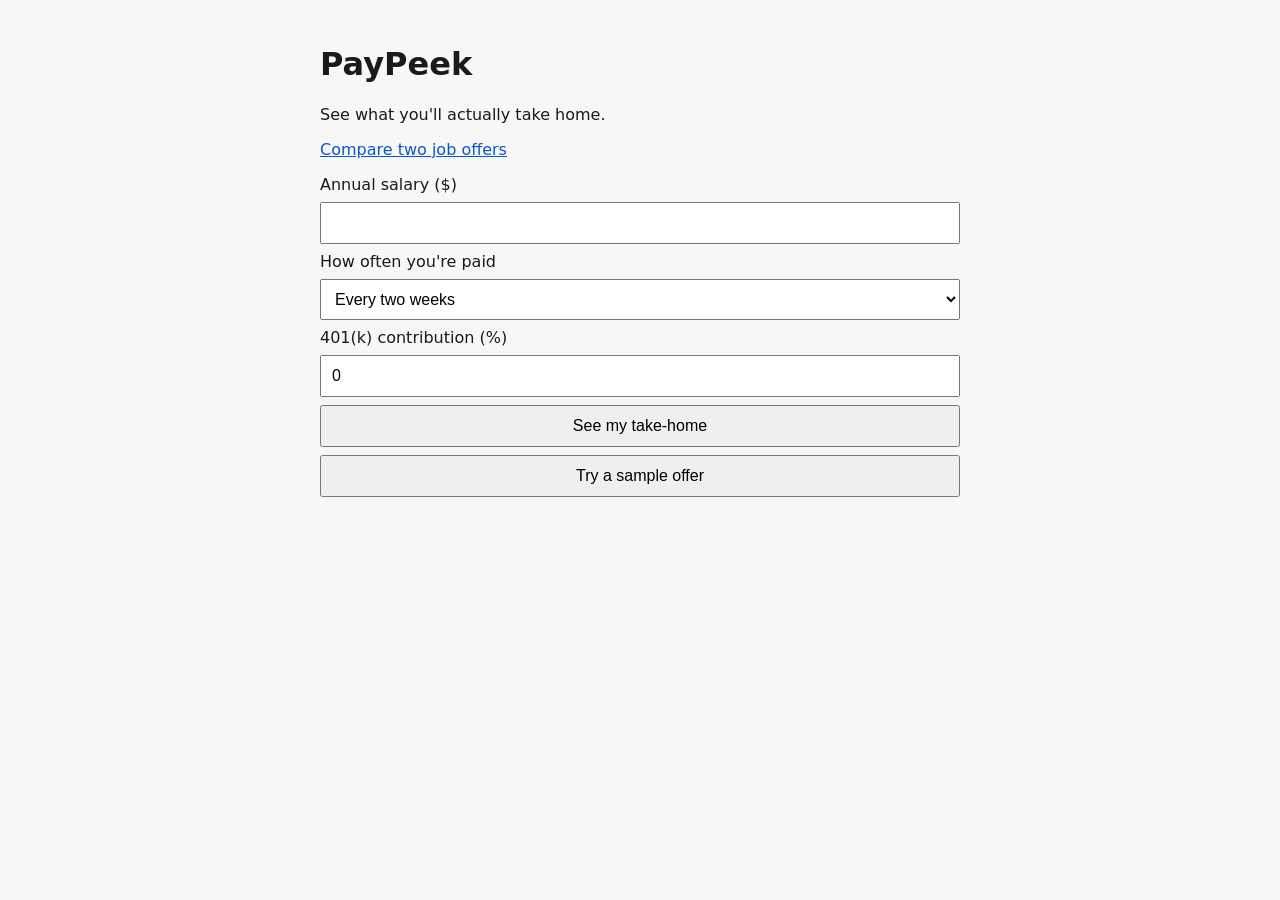
==== frontend/index.html @ b54831f1 "Add compare view for two job offers - New compare.html/compare.js: Offer A and B forms side by side," ====
<!doctype html>
<html lang="en">

<head>
    <meta charset="utf-8">
    <meta name="viewport" content="width=device-width, initial-scale=1">
    <title>PayPeek</title>
    <link rel="stylesheet" href="style.css">
</head>

<body>
    <main>
        <h1>PayPeek</h1>
        <p class="tagline">See what you'll actually take home.</p>
        <p><a href="compare.html">Compare two job offers</a></p>

        <form id="offer-form">
            <label for="salary">Annual salary ($)</label>
            <input id="salary" type="number" min="0" step="1" inputmode="numeric" required>

            <label for="frequency">How often you're paid</label>
            <select id="frequency">
                <option value="biweekly">Every two weeks</option>
            </select>

            <label for="k401">401(k) contribution (%)</label>
            <input id="k401" type="number" min="0" max="100" step="1" value="0">

            <button type="submit">See my take-home</button>
            <button type="button" id="sample">Try a sample offer</button>
        </form>

        <p id="error" role="alert"></p>

        <section id="results" aria-live="polite" hidden>
            <h2>Your paycheck</h2>
            <p class="net">Take-home per paycheck: <strong id="net"></strong></p>
            <table>
                <thead>
                    <tr>
                        <th>Item</th>
                        <th>Per paycheck</th>
                        <th>Per year</th>
                    </tr>
                </thead>
                <tbody id="rows"></tbody>
            </table>
            <ul id="notes" class="notes" aria-label="Notes" hidden></ul>
            <p class="note">Estimate only, not tax advice. Based on 2026 federal and New Jersey rules.</p>
        </section>
    </main>
    <script src="common.js"></script>
    <script src="app.js"></script>
</body>

</html>
---- frontend/style.css ----
body {
    font-family: system-ui, sans-serif;
    background: #f7f7f5;
    color: #1a1a1a;
    margin: 0;
}

main {
    max-width: 640px;
    margin: 0 auto;
    padding: 24px 16px;
}

form {
    display: grid;
    gap: 8px;
    margin: 16px 0;
}

input,
select,
button {
    font-size: 1rem;
    padding: 10px;
}

button {
    cursor: pointer;
}

#error {
    color: #b00020;
}

table {
    width: 100%;
    border-collapse: collapse;
}

th,
td {
    text-align: left;
    padding: 8px;
    border-bottom: 1px solid #ddd;
}

.net {
    font-size: 1.4rem;
}

.note {
    font-size: 0.85rem;
    color: #555;
}
/* ---- Shared accessibility helpers ---- */
a {
    color: #0b57d0;
}

:focus-visible {
    outline: 3px solid #0b57d0;
    outline-offset: 2px;
}

.visually-hidden {
    position: absolute;
    width: 1px;
    height: 1px;
    margin: -1px;
    padding: 0;
    overflow: hidden;
    clip: rect(0 0 0 0);
    white-space: nowrap;
    border: 0;
}

/* ---- Compare page ---- */
main.wide {
    max-width: 960px;
}

.offers {
    display: grid;
    grid-template-columns: 1fr 1fr;
    gap: 16px;
}

fieldset {
    display: grid;
    gap: 8px;
    min-width: 0;
    margin: 0;
    padding: 12px 16px 16px;
    border: 1px solid #8a8a8a;
    border-radius: 6px;
    background: #fff;
}

legend {
    font-weight: 700;
    font-size: 1.1rem;
    padding: 0 4px;
}

.actions {
    display: flex;
    flex-wrap: wrap;
    gap: 8px;
}

button:disabled {
    cursor: wait;
}

.summary {
    margin: 16px 0;
    padding: 12px 16px;
    font-size: 1.15rem;
    line-height: 1.5;
    background: #e7f4ea;
    border-left: 6px solid #1e7d3a;
    color: #1a1a1a;
}

.summary:empty {
    display: none;
}

.offer-result {
    min-width: 0;
    padding: 12px 16px;
    border: 1px solid #ddd;
    border-radius: 6px;
    background: #fff;
}

.offer-result h3 {
    margin-top: 0;
}

.notes {
    font-size: 0.9rem;
    color: #444;
    padding-left: 20px;
}

@media (max-width: 720px) {
    .offers {
        grid-template-columns: 1fr;
    }
}
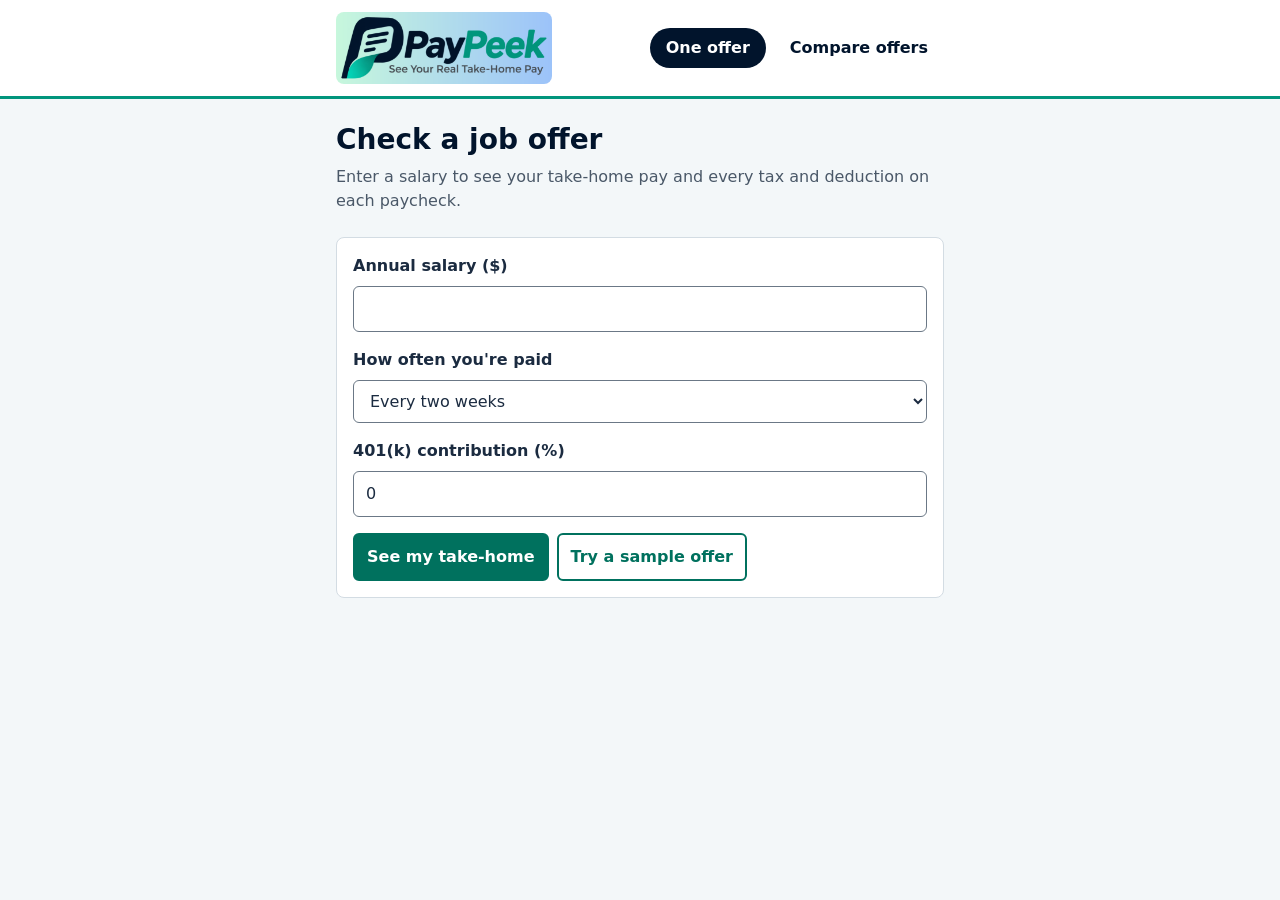
==== commit 1e7f55a3: "Frontend design pass: logo header, favicon, navy/teal palette - Add assets/logo.png (original), logo" ====
--- a/frontend/index.html
+++ b/frontend/index.html
@@ -4,19 +4,30 @@
 <head>
     <meta charset="utf-8">
     <meta name="viewport" content="width=device-width, initial-scale=1">
-    <title>PayPeek</title>
+    <title>PayPeek: See your real take-home pay</title>
+    <link rel="icon" href="assets/icon.png" type="image/png">
+    <meta name="description" content="PayPeek: See your real take-home pay for a job offer.">
     <link rel="stylesheet" href="style.css">
 </head>
 
 <body>
+    <header class="site-header">
+        <div class="site-header-inner">
+            <a class="brand" href="index.html"><img src="assets/logo-header.png" alt="PayPeek: See your real take-home pay" width="216" height="72"></a>
+            <p class="site-tagline" aria-hidden="true">See your real take-home pay</p>
+            <nav class="site-nav" aria-label="Main">
+                <a href="index.html" aria-current="page">One offer</a>
+                <a href="compare.html">Compare offers</a>
+            </nav>
+        </div>
+    </header>
     <main>
-        <h1>PayPeek</h1>
-        <p class="tagline">See what you'll actually take home.</p>
-        <p><a href="compare.html">Compare two job offers</a></p>
+        <h1>Check a job offer</h1>
+        <p class="lede">Enter a salary to see your take-home pay and every tax and deduction on each paycheck.</p>
 
         <form id="offer-form">
             <label for="salary">Annual salary ($)</label>
-            <input id="salary" type="number" min="0" step="1" inputmode="numeric" required>
+            <input id="salary" type="number" min="1" step="1" inputmode="numeric" required>
 
             <label for="frequency">How often you're paid</label>
             <select id="frequency">
@@ -26,15 +37,47 @@
             <label for="k401">401(k) contribution (%)</label>
             <input id="k401" type="number" min="0" max="100" step="1" value="0">
 
-            <button type="submit">See my take-home</button>
-            <button type="button" id="sample">Try a sample offer</button>
+            <div class="actions">
+                <button type="submit">See my take-home</button>
+                <button type="button" id="sample">Try a sample offer</button>
+            </div>
         </form>
 
         <p id="error" role="alert"></p>
 
-        <section id="results" aria-live="polite" hidden>
-            <h2>Your paycheck</h2>
+        <!-- Short spoken updates; the results section itself isn't live so tables aren't re-read. -->
+        <p id="status" class="visually-hidden" role="status"></p>
+
+        <section id="results" aria-labelledby="results-heading" hidden>
+            <h2 id="results-heading">Your paycheck</h2>
             <p class="net">Take-home per paycheck: <strong id="net"></strong></p>
+
+            <section id="whatif" class="whatif" aria-labelledby="whatif-heading" hidden>
+                <h3 id="whatif-heading">What if?</h3>
+                <p class="note">Move a slider to see how your paycheck would change. Use the arrow keys to move one step at a time.</p>
+
+                <div class="slider">
+                    <div class="slider-label">
+                        <label for="whatif-k401">401(k) contribution</label>
+                        <output id="whatif-k401-out" for="whatif-k401"></output>
+                    </div>
+                    <input id="whatif-k401" type="range" min="0" max="15" step="1">
+                    <div class="slider-range" aria-hidden="true"><span>0%</span><span id="whatif-k401-max">15%</span></div>
+                </div>
+
+                <div class="slider">
+                    <div class="slider-label">
+                        <label for="whatif-salary">Annual salary</label>
+                        <output id="whatif-salary-out" for="whatif-salary"></output>
+                    </div>
+                    <input id="whatif-salary" type="range" step="1000">
+                    <div class="slider-range" aria-hidden="true"><span id="whatif-salary-min"></span><span id="whatif-salary-max"></span></div>
+                </div>
+
+                <button type="button" id="whatif-reset">Reset</button>
+                <p id="whatif-summary" class="summary" role="status"></p>
+            </section>
+
             <table>
                 <thead>
                     <tr>
@@ -46,6 +89,15 @@
                 <tbody id="rows"></tbody>
             </table>
             <ul id="notes" class="notes" aria-label="Notes" hidden></ul>
+
+            <div class="explain">
+                <button type="button" id="explain-btn" aria-controls="explain-box">Explain my paycheck</button>
+                <p id="explain-status" class="explain-status" role="status"></p>
+                <div id="explain-box" class="explain-box" hidden>
+                    <p id="explain-source" class="explain-source"></p>
+                    <p id="explain-text" class="explain-text"></p>
+                </div>
+            </div>
             <p class="note">Estimate only, not tax advice. Based on 2026 federal and New Jersey rules.</p>
         </section>
     </main>
--- a/frontend/style.css
+++ b/frontend/style.css
@@ -1,64 +1,96 @@
+/* PayPeek styles. Every text/background pair below meets WCAG AA (most meet AAA). */
+
+/* ---- Palette and spacing ---- */
+/* Colors come from the logo (assets/logo.png): navy #01142c, teal #01957c, leaf #05cdb2.
+   The logo teal is only 3.8:1 on white, so text and button fills use a darker teal. */
+:root {
+    --bg: #f3f7f9;
+    --surface: #ffffff;
+    --navy: #01142c;            /* headings; 17.1:1 on --bg */
+    --text: #1b2b40;            /* body text; 13.3:1 on --bg */
+    --muted: #4a5868;           /* 6.8:1 on --bg, 6.2:1 on --chip */
+    --brand: #00715e;           /* teal for text/buttons; 5.5:1 on --bg, white on it 6.0:1 */
+    --brand-strong: #005a4b;    /* hover; white on it 8.2:1 */
+    --brand-soft: #e1f5f0;      /* --brand on it 5.3:1 */
+    --accent: #01957c;          /* logo teal: borders and accents only, never text */
+    --on-navy-accent: #7fe6cf;  /* 12.4:1 on --navy */
+    --chip: #e8eef2;
+    --line: #d3dce3;
+    --input-line: #6b7886;      /* 4.5:1 on white, for form control borders */
+    --focus: #1d5fd1;           /* 5.4:1 on --bg */
+    --error: #b00020;           /* 6.8:1 on --bg */
+
+    --space-1: 4px;
+    --space-2: 8px;
+    --space-3: 12px;
+    --space-4: 16px;
+    --space-5: 24px;
+    --space-6: 32px;
+    --radius: 8px;
+    --page: 640px;
+}
+
+body.wide {
+    --page: 960px;
+}
+
+/* ---- Base ---- */
+* {
+    box-sizing: border-box;
+}
+
 body {
-    font-family: system-ui, sans-serif;
-    background: #f7f7f5;
-    color: #1a1a1a;
     margin: 0;
+    font-family: system-ui, -apple-system, "Segoe UI", Roboto, sans-serif;
+    line-height: 1.5;
+    background: var(--bg);
+    color: var(--text);
 }
 
 main {
-    max-width: 640px;
+    max-width: var(--page);
     margin: 0 auto;
-    padding: 24px 16px;
-}
-
-form {
-    display: grid;
-    gap: 8px;
-    margin: 16px 0;
-}
-
-input,
-select,
-button {
-    font-size: 1rem;
-    padding: 10px;
-}
-
-button {
-    cursor: pointer;
-}
-
-#error {
-    color: #b00020;
-}
-
-table {
-    width: 100%;
-    border-collapse: collapse;
-}
-
-th,
-td {
-    text-align: left;
-    padding: 8px;
-    border-bottom: 1px solid #ddd;
-}
-
-.net {
-    font-size: 1.4rem;
-}
-
-.note {
-    font-size: 0.85rem;
-    color: #555;
-}
-/* ---- Shared accessibility helpers ---- */
+    padding: var(--space-5) var(--space-4) var(--space-6);
+}
+
+h1,
+h2,
+h3,
+legend {
+    color: var(--navy);
+}
+
+h1 {
+    margin: 0 0 var(--space-2);
+    font-size: 1.75rem;
+    line-height: 1.2;
+}
+
+h2 {
+    margin: var(--space-6) 0 var(--space-3);
+    font-size: 1.35rem;
+}
+
+h3 {
+    font-size: 1.1rem;
+}
+
+.lede {
+    margin: 0 0 var(--space-5);
+    color: var(--muted);
+}
+
 a {
-    color: #0b57d0;
+    color: var(--brand);
+    text-underline-offset: 3px;
+}
+
+a:hover {
+    color: var(--brand-strong);
 }
 
 :focus-visible {
-    outline: 3px solid #0b57d0;
+    outline: 3px solid var(--focus);
     outline-offset: 2px;
 }
 
@@ -74,78 +106,425 @@
     border: 0;
 }
 
+/* ---- Header ---- */
+/* White bar with the logo (which carries the tagline) and nav; wraps to two rows on phones. */
+.site-header {
+    background: var(--surface);
+    border-bottom: 3px solid var(--accent);
+}
+
+.site-header-inner {
+    display: flex;
+    flex-wrap: wrap;
+    align-items: center;
+    justify-content: space-between;
+    gap: var(--space-3) var(--space-4);
+    max-width: var(--page);
+    margin: 0 auto;
+    padding: var(--space-3) var(--space-4);
+}
+
+.brand {
+    display: block;
+    line-height: 0;
+    border-radius: var(--radius);
+}
+
+.brand img {
+    display: block;
+    width: auto;
+    height: 72px;
+    border-radius: var(--radius);
+}
+
+/* The logo already shows the tagline; it's only repeated as text on small screens,
+   where the logo's own tagline is too small to read. Hidden from screen readers
+   because the logo's alt text already says it. */
+.site-tagline {
+    display: none;
+    margin: 0;
+    color: var(--muted);
+    font-weight: 600;
+}
+
+.site-nav {
+    display: flex;
+    gap: var(--space-2);
+}
+
+.site-nav a {
+    padding: var(--space-2) var(--space-4);
+    border-radius: 999px;
+    color: var(--navy);
+    font-weight: 600;
+    text-decoration: none;
+}
+
+.site-nav a:hover {
+    color: var(--navy);
+    background: var(--chip);
+    text-decoration: underline;
+}
+
+.site-nav a[aria-current="page"] {
+    background: var(--navy);
+    color: #fff;
+}
+
+/* ---- Forms ---- */
+form {
+    display: grid;
+    gap: var(--space-2);
+    margin: 0 0 var(--space-4);
+}
+
+#offer-form,
+fieldset {
+    padding: var(--space-4);
+    border: 1px solid var(--line);
+    border-radius: var(--radius);
+    background: var(--surface);
+}
+
+label {
+    font-weight: 600;
+}
+
+input,
+select,
+button {
+    font: inherit;
+    font-size: 1rem;
+    padding: 10px 12px;
+    border-radius: 6px;
+}
+
+input,
+select {
+    width: 100%;
+    border: 1px solid var(--input-line);
+    background: var(--surface);
+    color: var(--text);
+}
+
+#offer-form label:not(:first-child) {
+    margin-top: var(--space-2);
+}
+
+.actions {
+    display: flex;
+    flex-wrap: wrap;
+    gap: var(--space-2);
+    margin-top: var(--space-2);
+}
+
+/* Secondary buttons by default; the form's submit button is the primary one. */
+button {
+    cursor: pointer;
+    border: 2px solid var(--brand);
+    background: var(--surface);
+    color: var(--brand);
+    font-weight: 600;
+}
+
+button:hover {
+    background: var(--brand-soft);
+}
+
+button[type="submit"] {
+    background: var(--brand);
+    color: #fff;
+}
+
+button[type="submit"]:hover {
+    background: var(--brand-strong);
+    border-color: var(--brand-strong);
+}
+
+button:disabled {
+    cursor: wait;
+    opacity: 0.65;
+}
+
+#error {
+    color: var(--error);
+    font-weight: 600;
+}
+
+#error:empty {
+    display: none;
+}
+
+/* ---- Results ---- */
+/* Take-home: navy panel, label above a large white number (18.5:1). */
+.net {
+    margin: 0 0 var(--space-5);
+    padding: var(--space-4) var(--space-5);
+    border-left: 6px solid var(--on-navy-accent);
+    border-radius: var(--radius);
+    background: var(--navy);
+    color: var(--on-navy-accent);
+    font-weight: 600;
+}
+
+.net strong {
+    display: block;
+    margin-top: var(--space-1);
+    color: #fff;
+    font-size: 2.5rem;
+    font-weight: 800;
+    line-height: 1.15;
+    letter-spacing: -0.01em;
+    font-variant-numeric: tabular-nums;
+}
+
+table {
+    width: 100%;
+    border-collapse: separate;
+    border-spacing: 0;
+    border: 1px solid var(--line);
+    border-radius: var(--radius);
+    background: var(--surface);
+    overflow: hidden;
+    font-variant-numeric: tabular-nums;
+}
+
+th,
+td {
+    padding: var(--space-2) var(--space-3);
+    text-align: left;
+    border-bottom: 1px solid var(--line);
+}
+
+th {
+    background: var(--chip);
+    font-size: 0.9rem;
+}
+
+tbody tr:last-child td {
+    border-bottom: 0;
+}
+
+/* Money columns line up on the right; amounts never break across lines. */
+th:not(:first-child),
+td:not(:first-child) {
+    text-align: right;
+}
+
+td:not(:first-child) {
+    white-space: nowrap;
+}
+
+.note {
+    font-size: 0.875rem;
+    color: var(--muted);
+}
+
+.notes {
+    margin: var(--space-3) 0;
+    padding-left: var(--space-5);
+    font-size: 0.9rem;
+    color: var(--muted);
+}
+
+/* Plain-language highlight (compare summary, what-if sentence). */
+.summary {
+    margin: var(--space-4) 0;
+    padding: var(--space-3) var(--space-4);
+    border-left: 6px solid var(--brand);
+    border-radius: var(--radius);
+    background: var(--brand-soft);
+    color: var(--text);
+    font-size: 1.1rem;
+    line-height: 1.5;
+}
+
+.summary:empty {
+    display: none;
+}
+
 /* ---- Compare page ---- */
-main.wide {
-    max-width: 960px;
-}
-
 .offers {
     display: grid;
     grid-template-columns: 1fr 1fr;
-    gap: 16px;
+    gap: var(--space-4);
 }
 
 fieldset {
     display: grid;
-    gap: 8px;
+    gap: var(--space-2);
     min-width: 0;
     margin: 0;
-    padding: 12px 16px 16px;
-    border: 1px solid #8a8a8a;
-    border-radius: 6px;
-    background: #fff;
 }
 
 legend {
-    font-weight: 700;
+    padding: 0 var(--space-1);
     font-size: 1.1rem;
-    padding: 0 4px;
-}
-
-.actions {
+    font-weight: 800;
+    color: var(--brand);
+}
+
+.offer-result {
+    min-width: 0;
+    padding: var(--space-4);
+    border: 1px solid var(--line);
+    border-radius: var(--radius);
+    background: var(--surface);
+}
+
+.offer-result h3 {
+    margin: 0 0 var(--space-3);
+}
+
+.offer-result .net {
+    padding: var(--space-3) var(--space-4);
+}
+
+.offer-result .net strong {
+    font-size: 2rem;
+}
+
+/* ---- What-if sliders (index.html) ---- */
+.whatif {
+    margin: var(--space-4) 0 var(--space-5);
+    padding: var(--space-4);
+    border: 1px solid var(--line);
+    border-radius: var(--radius);
+    background: var(--surface);
+}
+
+.whatif h3 {
+    margin: 0 0 var(--space-1);
+}
+
+.whatif .note {
+    margin-top: 0;
+}
+
+.slider {
+    margin: var(--space-4) 0;
+}
+
+.slider-label {
     display: flex;
     flex-wrap: wrap;
-    gap: 8px;
-}
-
-button:disabled {
-    cursor: wait;
-}
-
-.summary {
-    margin: 16px 0;
-    padding: 12px 16px;
-    font-size: 1.15rem;
-    line-height: 1.5;
-    background: #e7f4ea;
-    border-left: 6px solid #1e7d3a;
-    color: #1a1a1a;
-}
-
-.summary:empty {
+    justify-content: space-between;
+    gap: var(--space-1) var(--space-3);
+}
+
+.slider-label output {
+    font-weight: 800;
+    color: var(--brand);
+    font-variant-numeric: tabular-nums;
+}
+
+input[type="range"] {
+    height: 32px;
+    margin: var(--space-1) 0 0;
+    padding: 0;
+    border: 0;
+    background: transparent;
+    accent-color: var(--brand);
+}
+
+.slider-range {
+    display: flex;
+    justify-content: space-between;
+    font-size: 0.85rem;
+    color: var(--muted);
+}
+
+/* ---- Explain my paycheck (index.html) ---- */
+.explain {
+    margin: var(--space-5) 0 var(--space-4);
+}
+
+.explain-status {
+    color: var(--muted);
+}
+
+.explain-status:empty {
     display: none;
 }
 
-.offer-result {
-    min-width: 0;
-    padding: 12px 16px;
-    border: 1px solid #ddd;
-    border-radius: 6px;
-    background: #fff;
-}
-
-.offer-result h3 {
-    margin-top: 0;
-}
-
-.notes {
-    font-size: 0.9rem;
-    color: #444;
-    padding-left: 20px;
-}
-
-@media (max-width: 720px) {
+.explain-box {
+    margin-top: var(--space-3);
+    padding: var(--space-4);
+    border: 1px solid var(--line);
+    border-radius: var(--radius);
+    background: var(--surface);
+}
+
+.explain-source {
+    display: inline-block;
+    margin: 0 0 var(--space-2);
+    padding: 2px var(--space-2);
+    border-radius: 4px;
+    background: var(--chip);
+    color: var(--text);
+    font-size: 0.85rem;
+    font-weight: 700;
+}
+
+.explain-text {
+    margin: 0;
+    line-height: 1.6;
+    white-space: pre-line;
+}
+
+/* ---- Narrow screens ---- */
+/* Two money tables side by side need room; stack them below this width. */
+@media (max-width: 860px) {
     .offers {
         grid-template-columns: 1fr;
     }
 }
+
+@media (max-width: 480px) {
+    .brand img {
+        height: 60px;
+    }
+
+    .site-tagline {
+        display: block;
+        flex-basis: 100%;
+        margin-top: calc(-1 * var(--space-2));
+    }
+
+    .site-nav a {
+        padding: var(--space-2) var(--space-3);
+    }
+
+    .net strong {
+        font-size: 2.1rem;
+    }
+
+    th,
+    td {
+        padding: var(--space-2);
+    }
+}
+
+/* Very small phones (e.g. 320px): tighten tables so amounts still fit. */
+@media (max-width: 380px) {
+    main {
+        padding-left: var(--space-3);
+        padding-right: var(--space-3);
+    }
+
+    .offer-result,
+    .whatif,
+    #offer-form,
+    fieldset {
+        padding: var(--space-3);
+    }
+
+    table {
+        font-size: 0.875rem;
+    }
+
+    th,
+    td {
+        padding: var(--space-2) 6px;
+    }
+}
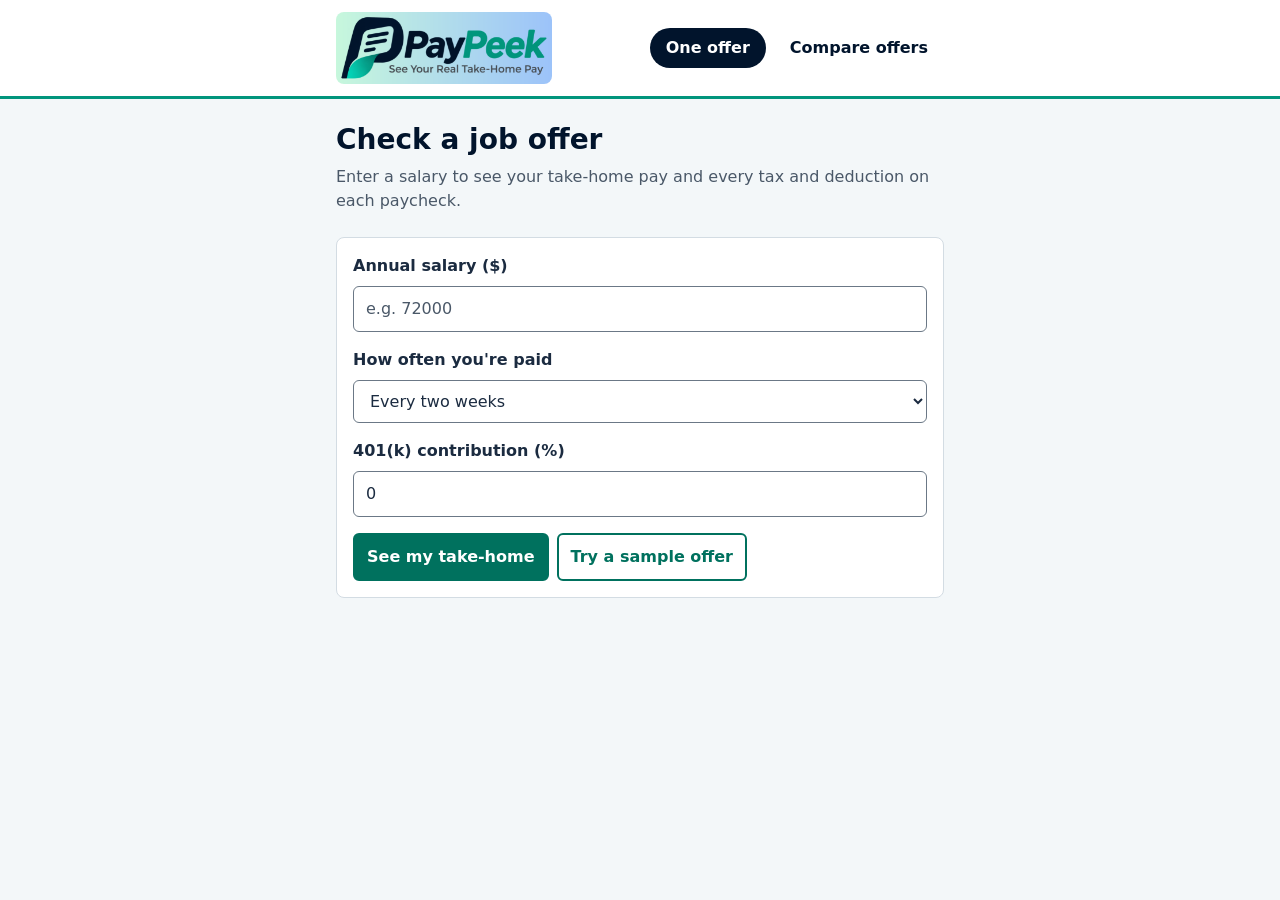
==== commit a65cf6a6: "Usability fixes: clearer what-if, number boxes, remembered inputs From a usability test where the Wh" ====
--- a/frontend/index.html
+++ b/frontend/index.html
@@ -27,7 +27,7 @@
 
         <form id="offer-form">
             <label for="salary">Annual salary ($)</label>
-            <input id="salary" type="number" min="1" step="1" inputmode="numeric" required>
+            <input id="salary" type="number" min="1" step="1" inputmode="numeric" placeholder="e.g. 72000" required>
 
             <label for="frequency">How often you're paid</label>
             <select id="frequency">
@@ -35,7 +35,7 @@
             </select>
 
             <label for="k401">401(k) contribution (%)</label>
-            <input id="k401" type="number" min="0" max="100" step="1" value="0">
+            <input id="k401" type="number" min="0" max="100" step="1" value="0" placeholder="e.g. 5">
 
             <div class="actions">
                 <button type="submit">See my take-home</button>
@@ -53,24 +53,25 @@
             <p class="net">Take-home per paycheck: <strong id="net"></strong></p>
 
             <section id="whatif" class="whatif" aria-labelledby="whatif-heading" hidden>
-                <h3 id="whatif-heading">What if?</h3>
-                <p class="note">Move a slider to see how your paycheck would change. Use the arrow keys to move one step at a time.</p>
+                <h3 id="whatif-heading">Try a change</h3>
+                <p class="note">Drag a slider or type a number to see how your paycheck would change, without retyping your offer.</p>
 
+                <!-- Each slider and its number box share one visible label and stay in sync. -->
                 <div class="slider">
                     <div class="slider-label">
-                        <label for="whatif-k401">401(k) contribution</label>
-                        <output id="whatif-k401-out" for="whatif-k401"></output>
+                        <label id="whatif-k401-label" for="whatif-k401-num">401(k) contribution (%)</label>
+                        <input id="whatif-k401-num" class="slider-num slider-num-short" type="number" min="0" max="15" step="0.5" inputmode="decimal" required>
                     </div>
-                    <input id="whatif-k401" type="range" min="0" max="15" step="1">
+                    <input id="whatif-k401" type="range" min="0" max="15" step="1" aria-labelledby="whatif-k401-label">
                     <div class="slider-range" aria-hidden="true"><span>0%</span><span id="whatif-k401-max">15%</span></div>
                 </div>
 
                 <div class="slider">
                     <div class="slider-label">
-                        <label for="whatif-salary">Annual salary</label>
-                        <output id="whatif-salary-out" for="whatif-salary"></output>
+                        <label id="whatif-salary-label" for="whatif-salary-num">Annual salary ($)</label>
+                        <input id="whatif-salary-num" class="slider-num" type="number" step="1" inputmode="numeric" required>
                     </div>
-                    <input id="whatif-salary" type="range" step="1000">
+                    <input id="whatif-salary" type="range" step="1000" aria-labelledby="whatif-salary-label">
                     <div class="slider-range" aria-hidden="true"><span id="whatif-salary-min"></span><span id="whatif-salary-max"></span></div>
                 </div>
 
--- a/frontend/style.css
+++ b/frontend/style.css
@@ -207,6 +207,25 @@
     color: var(--text);
 }
 
+/* No spinner arrows on number boxes: people type salaries, and the arrows are tiny targets.
+   Arrow keys still step the value. */
+input[type="number"] {
+    -moz-appearance: textfield;
+    appearance: textfield;
+}
+
+input[type="number"]::-webkit-inner-spin-button,
+input[type="number"]::-webkit-outer-spin-button {
+    -webkit-appearance: none;
+    margin: 0;
+}
+
+/* Example values like "e.g. 72000"; --muted is 7.3:1 on white (browser default grey is borderline). */
+::placeholder {
+    color: var(--muted);
+    opacity: 1;
+}
+
 #offer-form label:not(:first-child) {
     margin-top: var(--space-2);
 }
@@ -408,14 +427,28 @@
 .slider-label {
     display: flex;
     flex-wrap: wrap;
+    align-items: center;
     justify-content: space-between;
-    gap: var(--space-1) var(--space-3);
-}
-
-.slider-label output {
-    font-weight: 800;
+    gap: var(--space-2) var(--space-3);
+}
+
+/* Number box beside each slider, for typing an exact value. */
+.slider-num {
+    width: 8.5rem;
+    padding: 6px 10px;
+    text-align: right;
+    font-weight: 700;
     color: var(--brand);
     font-variant-numeric: tabular-nums;
+}
+
+.slider-num-short {
+    width: 5.5rem;
+}
+
+.slider-num:invalid {
+    border-color: var(--error);
+    border-width: 2px;
 }
 
 input[type="range"] {
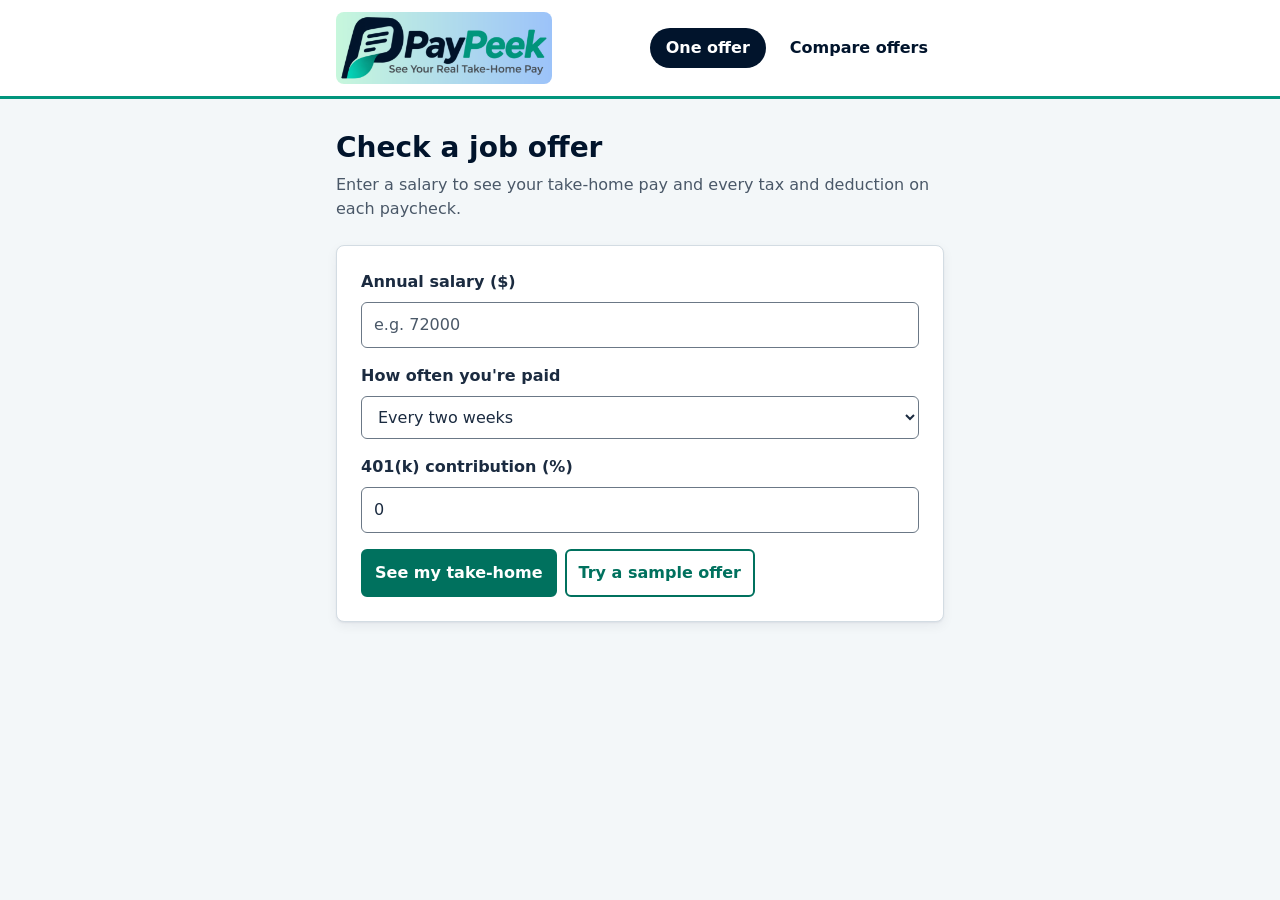
==== commit b6daa102: "Add "Where your paycheck goes" bar and card polish - Single-offer page: bar under the take-home numb" ====
--- a/frontend/index.html
+++ b/frontend/index.html
@@ -52,6 +52,23 @@
             <h2 id="results-heading">Your paycheck</h2>
             <p class="net">Take-home per paycheck: <strong id="net"></strong></p>
 
+            <!-- Shares of gross pay from the API response. The bar is one image for screen readers
+                 (its label lists every amount); the legend shows the same amounts as text. -->
+            <section class="paybar" aria-labelledby="paybar-heading">
+                <h3 id="paybar-heading">Where your paycheck goes</h3>
+                <p class="note paybar-gross" id="paybar-gross"></p>
+                <div class="paybar-track" id="paybar-track" role="img">
+                    <span class="paybar-seg seg-net" id="seg-net"></span>
+                    <span class="paybar-seg seg-tax" id="seg-tax"></span>
+                    <span class="paybar-seg seg-401k" id="seg-401k"></span>
+                </div>
+                <ul class="paybar-legend">
+                    <li><span class="swatch seg-net" aria-hidden="true"></span><span class="legend-label">Take-home</span> <strong id="leg-net"></strong></li>
+                    <li><span class="swatch seg-tax" aria-hidden="true"></span><span class="legend-label">Taxes</span> <strong id="leg-tax"></strong></li>
+                    <li id="leg-401k-item"><span class="swatch seg-401k" aria-hidden="true"></span><span class="legend-label">401(k)</span> <strong id="leg-401k"></strong></li>
+                </ul>
+            </section>
+
             <section id="whatif" class="whatif" aria-labelledby="whatif-heading" hidden>
                 <h3 id="whatif-heading">Try a change</h3>
                 <p class="note">Drag a slider or type a number to see how your paycheck would change, without retyping your offer.</p>
@@ -60,20 +77,22 @@
                 <div class="slider">
                     <div class="slider-label">
                         <label id="whatif-k401-label" for="whatif-k401-num">401(k) contribution (%)</label>
-                        <input id="whatif-k401-num" class="slider-num slider-num-short" type="number" min="0" max="15" step="0.5" inputmode="decimal" required>
+                        <input id="whatif-k401-num" class="slider-num slider-num-short" type="number" min="0" max="100" step="0.5" inputmode="decimal" required>
                     </div>
-                    <input id="whatif-k401" type="range" min="0" max="15" step="1" aria-labelledby="whatif-k401-label">
+                    <input id="whatif-k401" type="range" min="0" max="15" step="1" aria-labelledby="whatif-k401-label" aria-describedby="whatif-hint">
                     <div class="slider-range" aria-hidden="true"><span>0%</span><span id="whatif-k401-max">15%</span></div>
                 </div>
 
                 <div class="slider">
                     <div class="slider-label">
                         <label id="whatif-salary-label" for="whatif-salary-num">Annual salary ($)</label>
-                        <input id="whatif-salary-num" class="slider-num" type="number" step="1" inputmode="numeric" required>
+                        <input id="whatif-salary-num" class="slider-num" type="number" min="1" max="10000000" step="1" inputmode="numeric" required>
                     </div>
-                    <input id="whatif-salary" type="range" step="1000" aria-labelledby="whatif-salary-label">
+                    <input id="whatif-salary" type="range" step="1000" aria-labelledby="whatif-salary-label" aria-describedby="whatif-hint">
                     <div class="slider-range" aria-hidden="true"><span id="whatif-salary-min"></span><span id="whatif-salary-max"></span></div>
                 </div>
+
+                <p id="whatif-hint" class="note whatif-hint">Need a value outside this range? Type it in the box.</p>
 
                 <button type="button" id="whatif-reset">Reset</button>
                 <p id="whatif-summary" class="summary" role="status"></p>
--- a/frontend/style.css
+++ b/frontend/style.css
@@ -27,6 +27,7 @@
     --space-5: 24px;
     --space-6: 32px;
     --radius: 8px;
+    --shadow: 0 1px 2px rgba(1, 20, 44, 0.06), 0 4px 12px rgba(1, 20, 44, 0.06);   /* subtle card shadow */
     --page: 640px;
 }
 
@@ -37,6 +38,11 @@
 /* ---- Base ---- */
 * {
     box-sizing: border-box;
+}
+
+/* `hidden` always hides, even on elements given a display (e.g. fieldset is a grid). */
+[hidden] {
+    display: none !important;
 }
 
 body {
@@ -50,7 +56,7 @@
 main {
     max-width: var(--page);
     margin: 0 auto;
-    padding: var(--space-5) var(--space-4) var(--space-6);
+    padding: var(--space-6) var(--space-4) var(--space-6);
 }
 
 h1,
@@ -67,7 +73,7 @@
 }
 
 h2 {
-    margin: var(--space-6) 0 var(--space-3);
+    margin: var(--space-6) 0 var(--space-4);
     font-size: 1.35rem;
 }
 
@@ -180,7 +186,8 @@
 
 #offer-form,
 fieldset {
-    padding: var(--space-4);
+    padding: var(--space-5);
+    box-shadow: var(--shadow);
     border: 1px solid var(--line);
     border-radius: var(--radius);
     background: var(--surface);
@@ -299,6 +306,7 @@
 
 table {
     width: 100%;
+    box-shadow: var(--shadow);
     border-collapse: separate;
     border-spacing: 0;
     border: 1px solid var(--line);
@@ -372,6 +380,7 @@
 fieldset {
     display: grid;
     gap: var(--space-2);
+    align-content: start;   /* don't stretch rows when a neighbour card is taller */
     min-width: 0;
     margin: 0;
 }
@@ -384,6 +393,7 @@
 }
 
 .offer-result {
+    box-shadow: var(--shadow);
     min-width: 0;
     padding: var(--space-4);
     border: 1px solid var(--line);
@@ -403,10 +413,223 @@
     font-size: 2rem;
 }
 
+/* Add/remove offers (compare page). Buttons keep their own width inside the grid form. */
+.add-offer,
+.remove-offer {
+    justify-self: start;
+}
+
+.remove-offer {
+    margin-top: var(--space-2);
+}
+
+.add-offer:disabled {
+    cursor: not-allowed;
+}
+
+/* ---- Ranked table for 3 to 10 offers (compare page) ---- */
+.ranked-table tbody th {
+    background: none;
+    font-size: 1rem;
+    white-space: nowrap;
+}
+
+/* Last row has no bottom line, including its row header. */
+.ranked-table tbody tr:last-child > * {
+    border-bottom: 0;
+}
+
+.ranked-table .num-strong {
+    font-weight: 800;
+    color: var(--navy);
+}
+
+/* Best offer row: soft teal background (text 12.2:1, "Best" 5.3:1). */
+.ranked-table tr.is-best > * {
+    background: var(--brand-soft);
+}
+
+.ranked-table .best-label {
+    font-weight: 800;
+    color: var(--brand);
+}
+
+.ranked-table td.failed {
+    text-align: left;
+    white-space: normal;
+    color: var(--error);
+    font-weight: 600;
+}
+
+.breakdowns-heading {
+    margin: var(--space-5) 0 var(--space-2);
+}
+
+.breakdown {
+    box-shadow: var(--shadow);
+    margin-bottom: var(--space-2);
+    border: 1px solid var(--line);
+    border-radius: var(--radius);
+    background: var(--surface);
+}
+
+.breakdown > summary {
+    padding: var(--space-3) var(--space-4);
+    cursor: pointer;
+    font-weight: 700;
+    color: var(--navy);
+}
+
+.breakdown[open] > summary {
+    border-bottom: 1px solid var(--line);
+}
+
+.breakdown-body {
+    padding: var(--space-3) var(--space-4) var(--space-2);
+}
+
+/* Narrow screens: each ranked row becomes a small card, with the column name
+   beside each value, so there's no sideways scrolling. */
+@media (max-width: 700px) {
+    .ranked-table thead {
+        position: absolute;
+        width: 1px;
+        height: 1px;
+        overflow: hidden;
+        clip: rect(0 0 0 0);
+        white-space: nowrap;
+    }
+
+    .ranked-table,
+    .ranked-table tbody,
+    .ranked-table tr,
+    .ranked-table th,
+    .ranked-table td {
+        display: block;
+    }
+
+    .ranked-table tr {
+        border-bottom: 1px solid var(--line);
+    }
+
+    .ranked-table tbody tr:last-child {
+        border-bottom: 0;
+    }
+
+    .ranked-table tbody th {
+        padding: var(--space-3) var(--space-3) var(--space-1);
+        border-bottom: 0;
+        font-size: 1.05rem;
+    }
+
+    .ranked-table td,
+    .ranked-table td:not(:first-child) {
+        display: flex;
+        justify-content: space-between;
+        gap: var(--space-3);
+        padding: 2px var(--space-3);
+        border-bottom: 0;
+        text-align: right;
+    }
+
+    .ranked-table td:last-child {
+        padding-bottom: var(--space-3);
+    }
+
+    .ranked-table td::before {
+        content: attr(data-label);
+        color: var(--muted);
+        text-align: left;
+    }
+
+    .ranked-table td.failed {
+        display: block;
+        text-align: left;
+    }
+
+    .ranked-table td.failed::before {
+        content: none;
+    }
+}
+
+/* ---- Where your paycheck goes (index.html) ---- */
+/* Segment colors vs the white card: navy 18.5:1, slate 4.5:1, logo teal 3.8:1 (all above the 3:1
+   needed for graphics). White gaps keep neighbouring segments apart, and the legend labels every
+   segment in text, so color is never the only cue. */
+.paybar {
+    margin: 0 0 var(--space-5);
+    padding: var(--space-4) var(--space-5);
+    border: 1px solid var(--line);
+    border-radius: var(--radius);
+    background: var(--surface);
+    box-shadow: var(--shadow);
+}
+
+.paybar h3 {
+    margin: 0;
+}
+
+.paybar-gross {
+    margin: var(--space-1) 0 var(--space-3);
+}
+
+.paybar-track {
+    display: flex;
+    gap: 2px;
+    height: 28px;
+    overflow: hidden;
+    border-radius: 6px;
+    background: var(--surface);
+}
+
+.paybar-seg {
+    min-width: 4px;          /* a tiny share stays visible */
+}
+
+.seg-net {
+    background: var(--navy);
+}
+
+.seg-tax {
+    background: var(--input-line);
+}
+
+.seg-401k {
+    background: var(--accent);
+}
+
+.paybar-legend {
+    display: flex;
+    flex-wrap: wrap;
+    gap: var(--space-2) var(--space-5);
+    margin: var(--space-3) 0 0;
+    padding: 0;
+    list-style: none;
+}
+
+.paybar-legend li {
+    display: flex;
+    align-items: center;
+    gap: var(--space-2);
+    font-variant-numeric: tabular-nums;
+}
+
+.paybar-legend strong {
+    color: var(--navy);
+}
+
+.swatch {
+    flex: none;
+    width: 14px;
+    height: 14px;
+    border-radius: 3px;
+}
+
 /* ---- What-if sliders (index.html) ---- */
 .whatif {
+    box-shadow: var(--shadow);
     margin: var(--space-4) 0 var(--space-5);
-    padding: var(--space-4);
+    padding: var(--space-5);
     border: 1px solid var(--line);
     border-radius: var(--radius);
     background: var(--surface);
@@ -481,6 +704,7 @@
 }
 
 .explain-box {
+    box-shadow: var(--shadow);
     margin-top: var(--space-3);
     padding: var(--space-4);
     border: 1px solid var(--line);
@@ -514,6 +738,10 @@
 }
 
 @media (max-width: 480px) {
+    .paybar-legend {
+        flex-direction: column;
+    }
+
     .brand img {
         height: 60px;
     }
@@ -561,3 +789,7 @@
         padding: var(--space-2) 6px;
     }
 }
+
+.whatif-hint {
+    margin: 0 0 var(--space-3);
+}
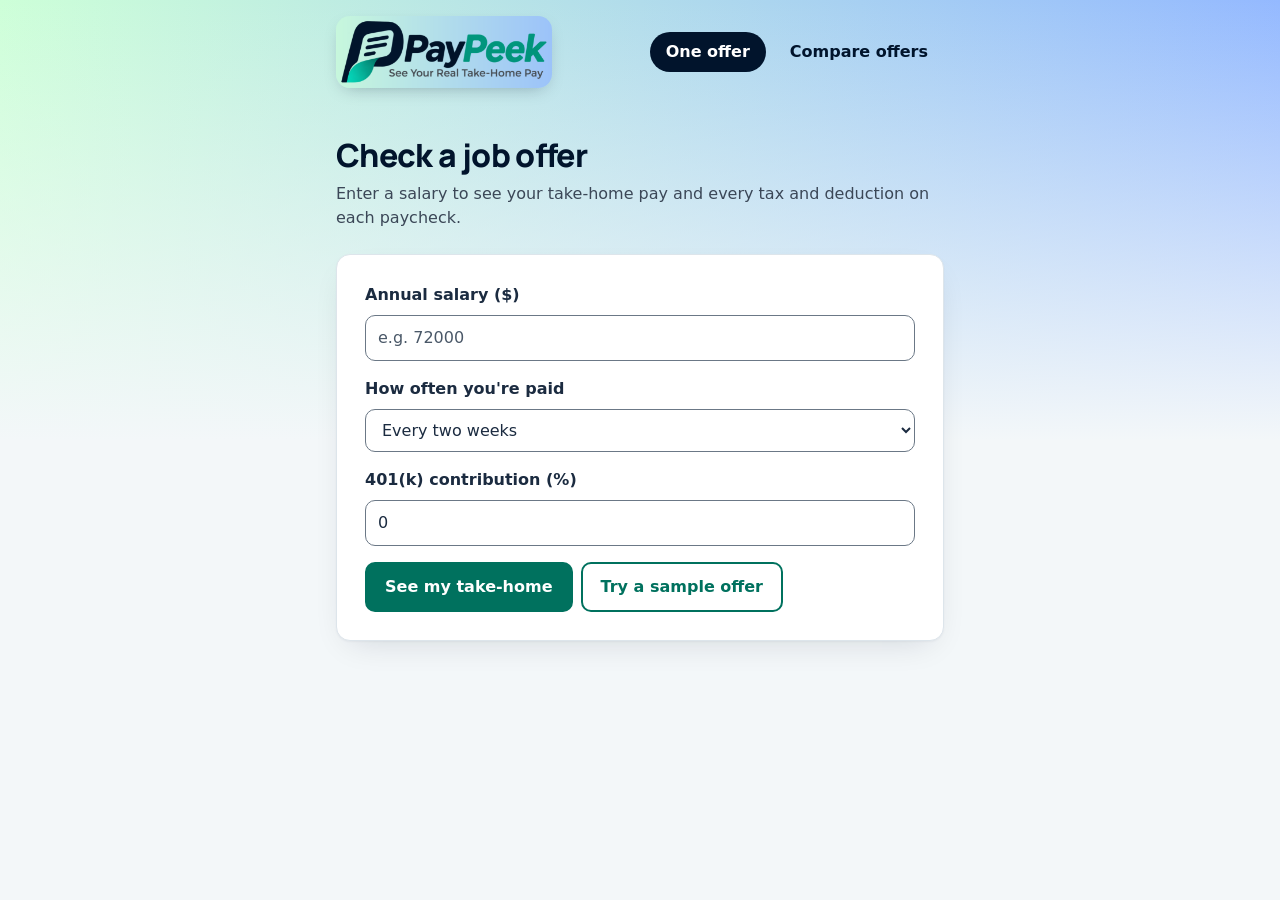
==== commit 4385ae22: "Visual refresh: logo gradient backdrop, Manrope, hero take-home card Presentation only, no behavior " ====
--- a/frontend/index.html
+++ b/frontend/index.html
@@ -7,6 +7,9 @@
     <title>PayPeek: See your real take-home pay</title>
     <link rel="icon" href="assets/icon.png" type="image/png">
     <meta name="description" content="PayPeek: See your real take-home pay for a job offer.">
+    <link rel="preconnect" href="https://fonts.googleapis.com">
+    <link rel="preconnect" href="https://fonts.gstatic.com" crossorigin>
+    <link rel="stylesheet" href="https://fonts.googleapis.com/css2?family=Manrope:wght@600;700;800&display=swap">
     <link rel="stylesheet" href="style.css">
 </head>
 
--- a/frontend/style.css
+++ b/frontend/style.css
@@ -26,8 +26,13 @@
     --space-4: 16px;
     --space-5: 24px;
     --space-6: 32px;
-    --radius: 8px;
-    --shadow: 0 1px 2px rgba(1, 20, 44, 0.06), 0 4px 12px rgba(1, 20, 44, 0.06);   /* subtle card shadow */
+    --radius: 14px;
+    --radius-sm: 10px;          /* inputs and buttons */
+    --shadow: 0 1px 2px rgba(1, 20, 44, 0.04), 0 12px 32px -14px rgba(1, 20, 44, 0.16);   /* soft card shadow */
+    --muted-strong: #3b4757;    /* muted text that sits on the gradient: 4.8:1 on its darkest point */
+    --mint: #cdffd8;            /* logo background, left */
+    --periwinkle: #94b9ff;      /* logo background, right */
+    --font-display: "Manrope", system-ui, -apple-system, "Segoe UI", Roboto, sans-serif;
     --page: 640px;
 }
 
@@ -793,3 +798,326 @@
 .whatif-hint {
     margin: 0 0 var(--space-3);
 }
+
+/* ==== Look and feel ==== */
+/* Presentation only. Gradient colors are sampled from assets/logo.png. Text that can sit on the
+   gradient was checked against its darkest point (#94b9ff): navy 9.4:1, body text 7.3:1,
+   --muted-strong 4.8:1. Regular --muted (3.7:1 there) and teal text are kept off the gradient. */
+
+/* Mint-to-periwinkle backdrop behind the header and top of the page, fading into --bg. */
+body {
+    background-color: var(--bg);
+    background-image:
+        linear-gradient(to bottom, rgba(243, 247, 249, 0) 0, var(--bg) 440px),
+        linear-gradient(90deg, var(--mint), #b1dceb 50%, var(--periwinkle));
+    background-size: 100% 440px;
+    background-repeat: no-repeat;
+}
+
+/* Headings and numbers in Manrope (system fonts if it doesn't load). */
+h1,
+h2,
+h3,
+legend,
+.net strong,
+.paybar-legend strong,
+.ranked-table .num-strong,
+.slider-num,
+td:not(:first-child) {
+    font-family: var(--font-display);
+}
+
+h1 {
+    font-size: 2rem;
+    font-weight: 800;
+    letter-spacing: -0.02em;
+}
+
+h2 {
+    margin-top: 40px;
+    font-weight: 800;
+    letter-spacing: -0.01em;
+}
+
+h3 {
+    font-weight: 700;
+}
+
+.lede,
+.site-tagline {
+    color: var(--muted-strong);
+}
+
+main {
+    padding-top: 40px;
+}
+
+/* Header sits on the gradient. */
+.site-header {
+    background: transparent;
+    border-bottom: 0;
+}
+
+.site-header-inner {
+    padding-top: var(--space-4);
+    padding-bottom: var(--space-2);
+}
+
+.brand img {
+    box-shadow: 0 6px 18px -8px rgba(1, 20, 44, 0.35);
+}
+
+.site-nav a {
+    transition: background-color 0.15s ease;
+}
+
+.site-nav a:hover {
+    background: rgba(255, 255, 255, 0.7);
+}
+
+.site-nav a[aria-current="page"]:hover {
+    background: var(--navy);
+    color: #fff;
+}
+
+/* Blue focus ring is too faint on the periwinkle end (2.9:1); navy is 9.4:1. */
+.site-header :focus-visible {
+    outline-color: var(--navy);
+}
+
+/* Cards: rounder, softer edge. */
+#offer-form,
+fieldset,
+.whatif,
+.paybar,
+.offer-result,
+.explain-box,
+.breakdown,
+table {
+    border-color: #dde5eb;
+}
+
+#offer-form,
+.whatif,
+.paybar {
+    padding: 28px;
+}
+
+/* Legends straddle the card edge (half on the gradient), so give them their own white pill. */
+legend {
+    padding: 2px var(--space-3);
+    border: 1px solid #dde5eb;
+    border-radius: 999px;
+    background: var(--surface);
+}
+
+/* Inputs and buttons */
+input,
+select,
+button {
+    border-radius: var(--radius-sm);
+}
+
+input:not([type="range"]):hover,
+select:hover {
+    border-color: var(--navy);
+}
+
+button {
+    padding: 11px 18px;
+    transition: background-color 0.15s ease, border-color 0.15s ease, box-shadow 0.15s ease, transform 0.15s ease;
+}
+
+button:hover:not(:disabled) {
+    transform: translateY(-1px);
+    box-shadow: 0 6px 14px -8px rgba(0, 90, 75, 0.55);
+}
+
+button:active:not(:disabled) {
+    transform: none;
+    box-shadow: none;
+}
+
+/* Focus: the ring plus a soft halo so it reads clearly on any background. */
+:focus-visible {
+    outline-offset: 3px;
+    border-radius: var(--radius-sm);
+}
+
+input:focus-visible,
+select:focus-visible,
+button:focus-visible {
+    box-shadow: 0 0 0 6px rgba(29, 95, 209, 0.15);
+}
+
+/* Hero take-home card: navy gradient with a faint leaf-teal glow (white number 13:1 or more
+   everywhere on it, mint label 8.8:1 or more). */
+.net {
+    padding: var(--space-5) 28px;
+    border-left: 0;
+    border-radius: 18px;
+    background:
+        radial-gradient(circle at 100% 0%, rgba(5, 205, 178, 0.22), transparent 55%),
+        linear-gradient(135deg, var(--navy) 0%, #072340 55%, #0e3157 100%);
+    box-shadow: 0 20px 40px -22px rgba(1, 20, 44, 0.6);
+    letter-spacing: 0.01em;
+}
+
+.net strong {
+    margin-top: var(--space-2);
+    font-size: 3rem;
+    font-weight: 800;
+    letter-spacing: -0.02em;
+    line-height: 1.05;
+}
+
+.offer-result .net {
+    padding: var(--space-4) var(--space-5);
+}
+
+.offer-result .net strong {
+    font-size: 2.25rem;
+}
+
+/* Range sliders: slim track (4.5:1 on white) and a round teal thumb (6.0:1). */
+input[type="range"] {
+    -webkit-appearance: none;
+    appearance: none;
+    height: 32px;
+    background: transparent;
+    cursor: pointer;
+}
+
+input[type="range"]::-webkit-slider-runnable-track {
+    height: 6px;
+    border-radius: 999px;
+    background: var(--input-line);
+}
+
+input[type="range"]::-webkit-slider-thumb {
+    -webkit-appearance: none;
+    width: 24px;
+    height: 24px;
+    margin-top: -9px;
+    border: 3px solid #fff;
+    border-radius: 50%;
+    background: var(--brand);
+    box-shadow: 0 0 0 1px var(--brand), 0 3px 8px rgba(1, 20, 44, 0.3);
+    transition: transform 0.15s ease;
+}
+
+input[type="range"]:hover::-webkit-slider-thumb {
+    transform: scale(1.1);
+}
+
+input[type="range"]::-moz-range-track {
+    height: 6px;
+    border-radius: 999px;
+    background: var(--input-line);
+}
+
+input[type="range"]::-moz-range-progress {
+    height: 6px;
+    border-radius: 999px;
+    background: var(--brand);
+}
+
+input[type="range"]::-moz-range-thumb {
+    width: 18px;
+    height: 18px;
+    border: 3px solid #fff;
+    border-radius: 50%;
+    background: var(--brand);
+    box-shadow: 0 0 0 1px var(--brand), 0 3px 8px rgba(1, 20, 44, 0.3);
+}
+
+/* Paycheck bar: rounder track; segments ease to their new size when values change. */
+.paybar-track {
+    height: 30px;
+    border-radius: var(--radius-sm);
+}
+
+.paybar-seg {
+    transition: width 0.25s ease;
+}
+
+.breakdown > summary {
+    border-radius: var(--radius);
+    transition: background-color 0.15s ease;
+}
+
+.breakdown > summary:hover {
+    background: var(--bg);
+}
+
+/* Results fade and slide in when they appear. */
+@keyframes rise-in {
+    from {
+        opacity: 0;
+        transform: translateY(10px);
+    }
+
+    to {
+        opacity: 1;
+        transform: none;
+    }
+}
+
+#results:not([hidden]),
+#ranked:not([hidden]),
+.explain-box:not([hidden]) {
+    animation: rise-in 0.4s ease-out both;
+}
+
+/* Narrow screens */
+@media (max-width: 480px) {
+    h1 {
+        font-size: 1.75rem;
+    }
+
+    #offer-form,
+    .whatif,
+    .paybar {
+        padding: var(--space-5);
+    }
+
+    .net {
+        padding: var(--space-5);
+    }
+
+    .net strong {
+        font-size: 2.5rem;
+    }
+
+    .offer-result .net strong {
+        font-size: 2.1rem;
+    }
+}
+
+@media (max-width: 380px) {
+    #offer-form,
+    .whatif,
+    .paybar,
+    .net {
+        padding: var(--space-4);
+    }
+
+    .net strong {
+        font-size: 2.2rem;
+    }
+}
+
+/* No motion for people who ask for less. */
+@media (prefers-reduced-motion: reduce) {
+    *,
+    *::before,
+    *::after {
+        animation: none !important;
+        transition: none !important;
+    }
+
+    button:hover:not(:disabled),
+    input[type="range"]:hover::-webkit-slider-thumb {
+        transform: none;
+    }
+}
